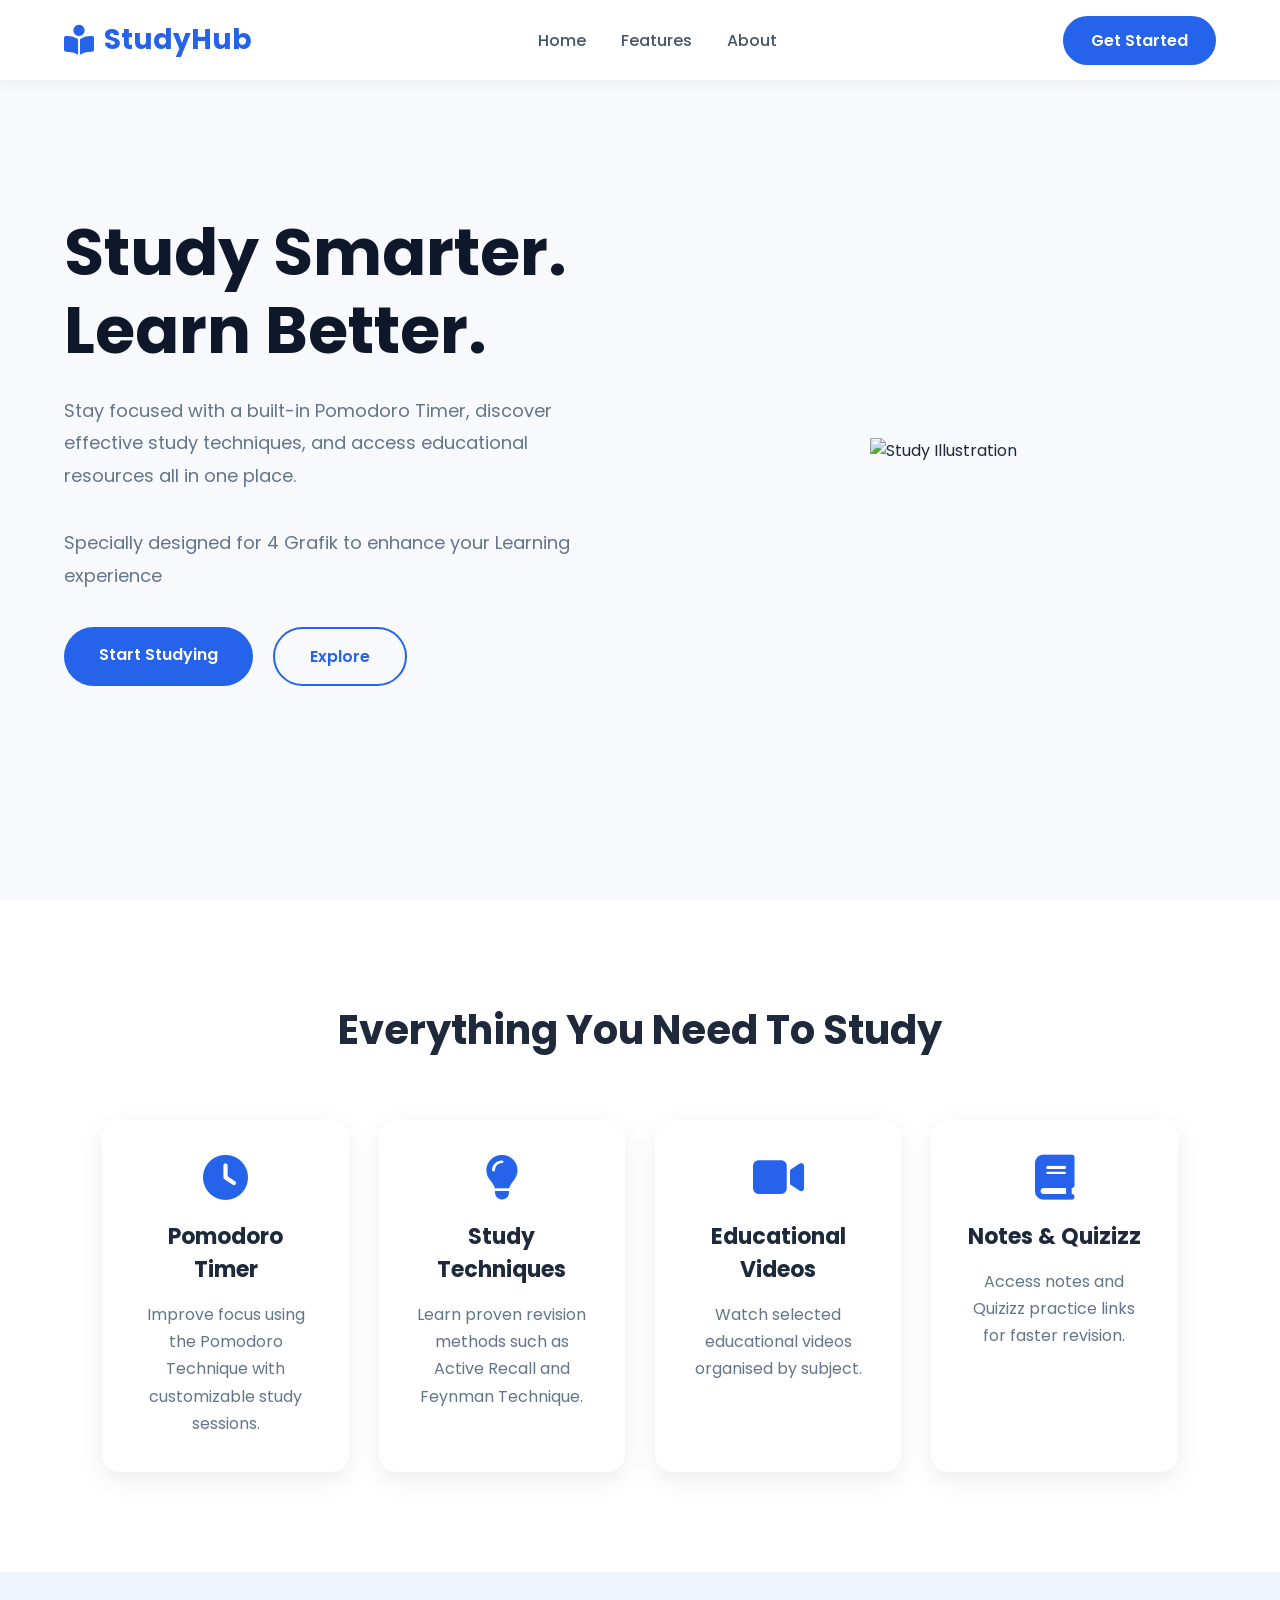
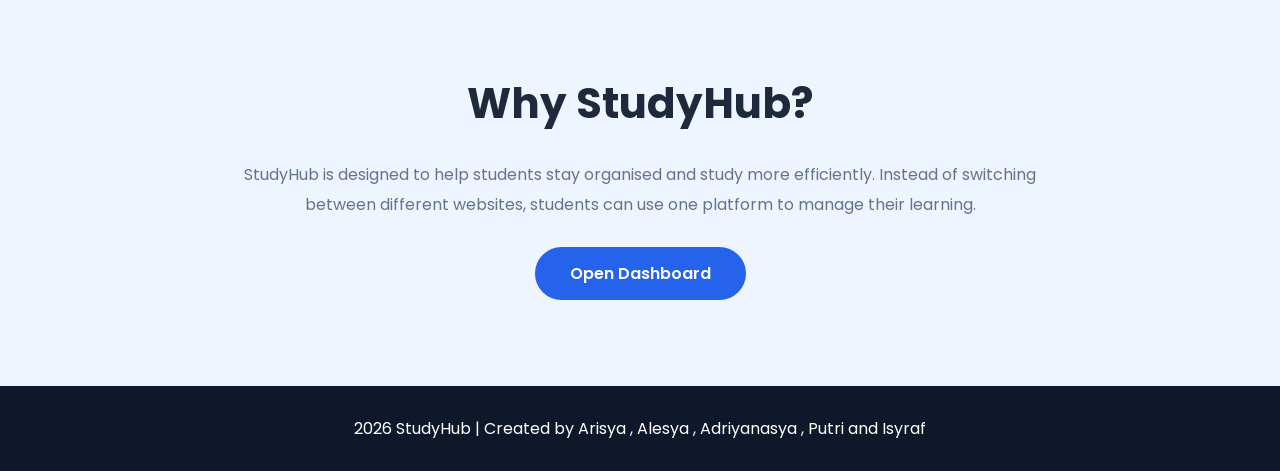
==== index.html @ 78271fb6 "Change title from 'StudyHub' to 'Edutopia Play' Updated the title from 'StudyHub' to 'Edutopia Play'" ====
<!DOCTYPE html>
<html lang="en">
<head>
    <meta charset="UTF-8">
    <meta name="viewport" content="width=device-width, initial-scale=1.0">
    <title>Edutopia Play</title>

    <link rel="stylesheet" href="index.css">

    <!-- Google Font -->
    <link href="https://fonts.googleapis.com/css2?family=Poppins:wght@300;400;500;600;700&display=swap" rel="stylesheet">

    <!-- Font Awesome Icons -->
    <link rel="stylesheet"
    href="https://cdnjs.cloudflare.com/ajax/libs/font-awesome/6.5.2/css/all.min.css">
</head>

<body>

<!-- ================= NAVBAR ================= -->

<header>

<nav class="navbar">

    <div class="logo">
        <i class="fa-solid fa-book-open-reader"></i>
        <span>StudyHub</span>
    </div>

    <ul class="nav-links">
        <li><a href="#home">Home</a></li>
        <li><a href="#features">Features</a></li>
        <li><a href="#about">About</a></li>
    </ul>

    <a href="dashboard.html" class="start-btn">
        Get Started
    </a>

</nav>

</header>

<!-- ================= HERO ================= -->

<section class="hero" id="home">

    <div class="hero-text">

        <h1>
            Study Smarter.<br>
            Learn Better.
        </h1>

        <p>
            Stay focused with a built-in Pomodoro Timer,
            discover effective study techniques,
            and access educational resources
            all in one place.
        </p>

        <p>
            Specially designed for 4 Grafik to enhance your Learning experience
        </p>

        <div class="hero-buttons">

            <a href="dashboard.html" class="primary-btn">
                Start Studying
            </a>

            <a href="#features" class="secondary-btn">
                Explore
            </a>

        </div>

    </div>

    <div class="hero-image">

        <img src="https://encrypted-tbn0.gstatic.com/images?q=tbn:ANd9GcRyk0nCK1fUZ1ikGt8SkAeYbu-6_wwnIVzHqQkomtC2-4oc9GmLVqukHd4C&s=10" alt="Study Illustration">

    </div>

</section>

<!-- ================= FEATURES ================= -->

<section class="features" id="features">

    <h2>Everything You Need To Study</h2>

    <div class="feature-grid">

        <div class="feature-card">
            <i class="fa-solid fa-clock"></i>
            <h3>Pomodoro Timer</h3>
            <p>
                Improve focus using the Pomodoro Technique
                with customizable study sessions.
            </p>
        </div>

        <div class="feature-card">
            <i class="fa-solid fa-lightbulb"></i>
            <h3>Study Techniques</h3>
            <p>
                Learn proven revision methods such as
                Active Recall and Feynman Technique.
            </p>
        </div>

        <div class="feature-card">
            <i class="fa-solid fa-video"></i>
            <h3>Educational Videos</h3>
            <p>
                Watch selected educational videos
                organised by subject.
            </p>
        </div>

        <div class="feature-card">
            <i class="fa-solid fa-book"></i>
            <h3>Notes & Quizizz</h3>
            <p>
                Access notes and Quizizz practice links
                for faster revision.
            </p>
        </div>

    </div>

</section>

<!-- ================= ABOUT ================= -->

<section class="about" id="about">

    <div class="about-text">

        <h2>Why StudyHub?</h2>

        <p>

            StudyHub is designed to help students stay organised
            and study more efficiently.

            Instead of switching between different websites,
            students can use one platform to manage their learning.

        </p>

        <a href="dashboard.html" class="primary-btn">
            Open Dashboard
        </a>

    </div>

</section>

<!-- ================= FOOTER ================= -->

<footer>

    <p>
        2026 StudyHub | Created by Arisya , Alesya , Adriyanasya , Putri and Isyraf
    </p>

</footer>

</body>
</html>
---- index.css ----
/* ===========================
   GOOGLE FONT
=========================== */

@import url('https://fonts.googleapis.com/css2?family=Poppins:wght@300;400;500;600;700;800&display=swap');

/* ===========================
   RESET
=========================== */

*{
    margin:0;
    padding:0;
    box-sizing:border-box;
    font-family:'Poppins',sans-serif;
    scroll-behavior:smooth;
}

body{
    background:#f7f9fc;
    color:#1e293b;
}

/* ===========================
   NAVBAR
=========================== */

header{
    width:100%;
    position:fixed;
    top:0;
    left:0;
    background:white;
    box-shadow:0 2px 15px rgba(0,0,0,.06);
    z-index:999;
}

.navbar{

    width:90%;
    margin:auto;

    height:80px;

    display:flex;
    justify-content:space-between;
    align-items:center;

}

.logo{

    display:flex;
    align-items:center;
    gap:10px;

    font-size:28px;
    font-weight:700;

    color:#2563eb;

}

.logo i{

    font-size:30px;

}

.nav-links{

    display:flex;
    list-style:none;
    gap:35px;

}

.nav-links a{

    text-decoration:none;
    color:#475569;
    font-weight:500;
    transition:.3s;

}

.nav-links a:hover{

    color:#2563eb;

}

.start-btn{

    background:#2563eb;
    color:white;

    text-decoration:none;

    padding:12px 28px;

    border-radius:30px;

    font-weight:600;

    transition:.3s;

}

.start-btn:hover{

    background:#1d4ed8;
    transform:translateY(-3px);

}

/* ===========================
   HERO
=========================== */

.hero{

    width:90%;
    margin:auto;

    min-height:100vh;

    display:flex;
    justify-content:space-between;
    align-items:center;

    gap:60px;

}

.hero-text{

    flex:1;

}

.hero-text h1{

    font-size:65px;
    line-height:1.2;
    margin-bottom:25px;

    color:#0f172a;

}

.hero-text p{

    font-size:18px;
    color:#64748b;

    line-height:1.8;

    margin-bottom:35px;

}

.hero-buttons{

    display:flex;
    gap:20px;

}

.primary-btn{

    text-decoration:none;

    padding:15px 35px;

    background:#2563eb;
    color:white;

    border-radius:40px;

    font-weight:600;

    transition:.3s;

}

.primary-btn:hover{

    background:#1d4ed8;
    transform:translateY(-3px);

}

.secondary-btn{

    text-decoration:none;

    padding:15px 35px;

    border:2px solid #2563eb;

    color:#2563eb;

    border-radius:40px;

    font-weight:600;

    transition:.3s;

}

.secondary-btn:hover{

    background:#2563eb;
    color:white;

}

.hero-image{

    flex:1;
    text-align:center;

}

.hero-image img{

    width:90%;
    animation:float 4s ease-in-out infinite;

}

/* ===========================
   FEATURES
=========================== */

.features{

    padding:100px 8%;

    background:white;

}

.features h2{

    text-align:center;

    font-size:40px;

    margin-bottom:60px;

}

.feature-grid{

    display:grid;

    grid-template-columns:repeat(4,1fr);

    gap:30px;

}

.feature-card{

    background:#fff;

    padding:35px;

    border-radius:18px;

    text-align:center;

    box-shadow:0 8px 25px rgba(0,0,0,.08);

    transition:.3s;

}

.feature-card:hover{

    transform:translateY(-10px);

}

.feature-card i{

    font-size:45px;

    color:#2563eb;

    margin-bottom:20px;

}

.feature-card h3{

    margin-bottom:15px;

    font-size:22px;

}

.feature-card p{

    color:#64748b;

    line-height:1.7;

}

/* ===========================
   ABOUT
=========================== */

.about{

    padding:100px 8%;

    text-align:center;

    background:#eef5ff;

}

.about h2{

    font-size:42px;

    margin-bottom:25px;

}

.about p{

    max-width:800px;

    margin:auto;

    color:#64748b;

    line-height:1.9;

    margin-bottom:40px;

}

/* ===========================
   FOOTER
=========================== */

footer{

    background:#0f172a;

    color:white;

    text-align:center;

    padding:30px;

}

/* ===========================
   ANIMATION
=========================== */

@keyframes float{

    0%{

        transform:translateY(0);

    }

    50%{

        transform:translateY(-15px);

    }

    100%{

        transform:translateY(0);

    }

}

/* ===========================
   RESPONSIVE
=========================== */

@media(max-width:992px){

.hero{

    flex-direction:column-reverse;
    text-align:center;
    padding-top:130px;

}

.hero-text h1{

    font-size:45px;

}

.hero-buttons{

    justify-content:center;

}

.feature-grid{

    grid-template-columns:repeat(2,1fr);

}

}

@media(max-width:768px){

.nav-links{

    display:none;

}

.hero-text h1{

    font-size:38px;

}

.hero-text p{

    font-size:16px;

}

.feature-grid{

    grid-template-columns:1fr;

}

.about h2{

    font-size:34px;

}

}
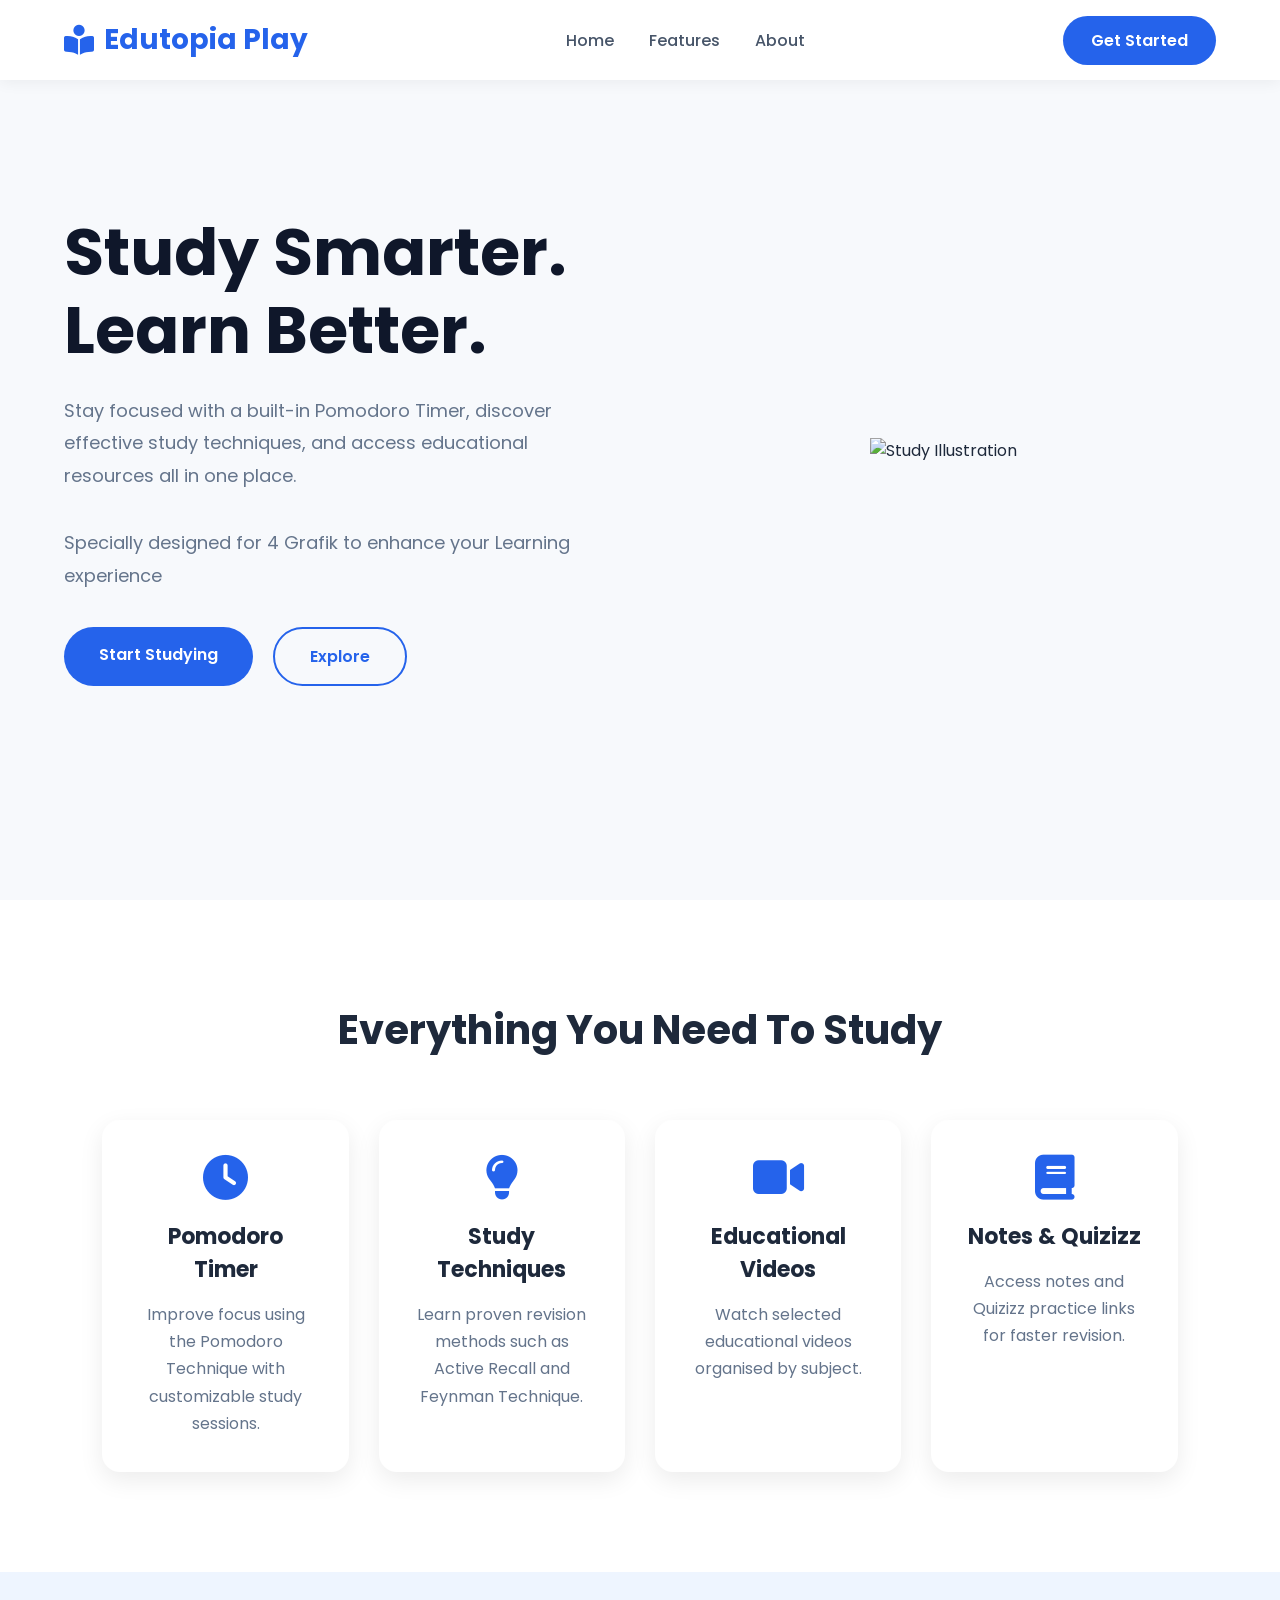
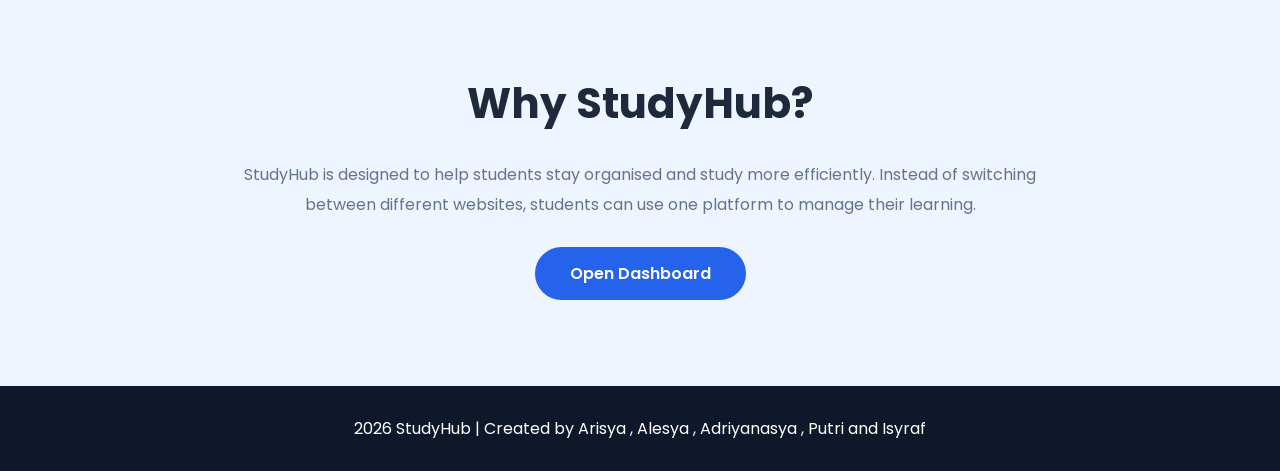
==== commit 1f0b0b08: "Update index.html" ====
--- a/index.html
+++ b/index.html
@@ -25,7 +25,7 @@
 
     <div class="logo">
         <i class="fa-solid fa-book-open-reader"></i>
-        <span>StudyHub</span>
+        <span>Edutopia Play</span>
     </div>
 
     <ul class="nav-links">
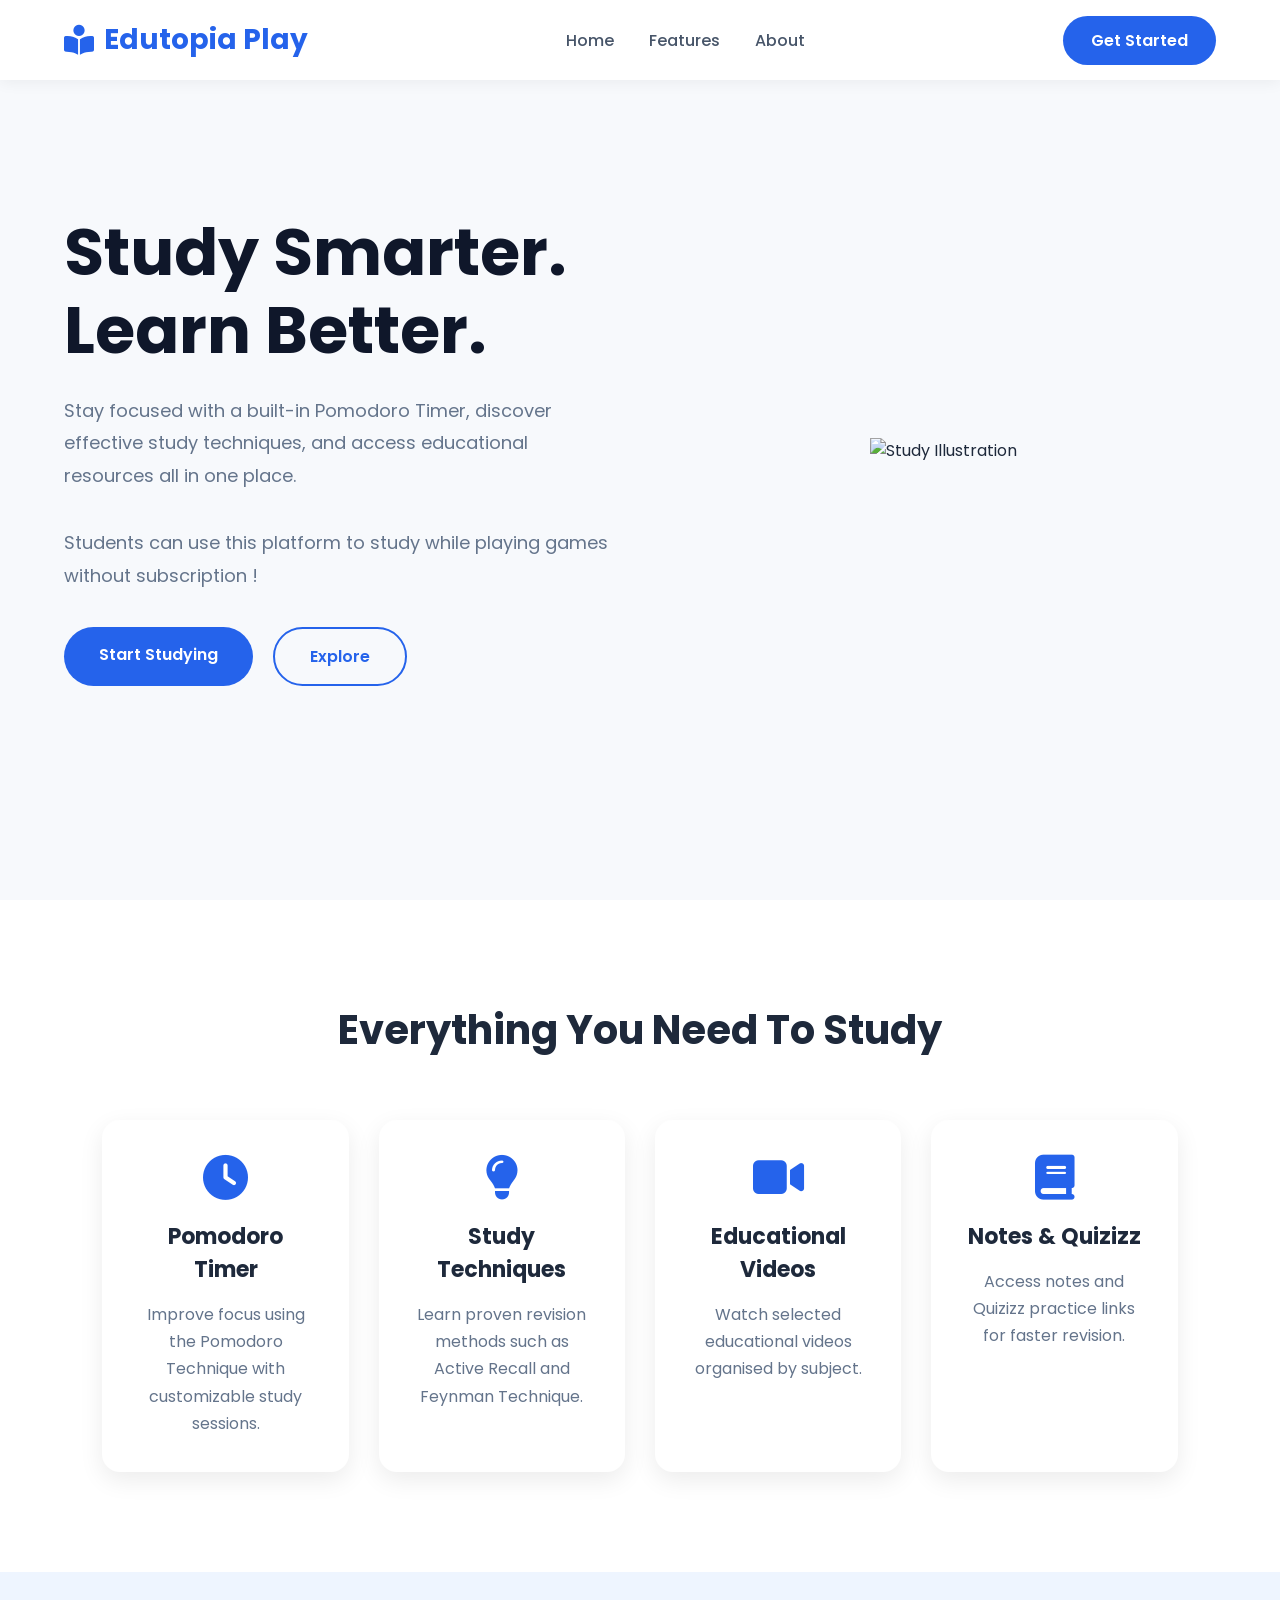
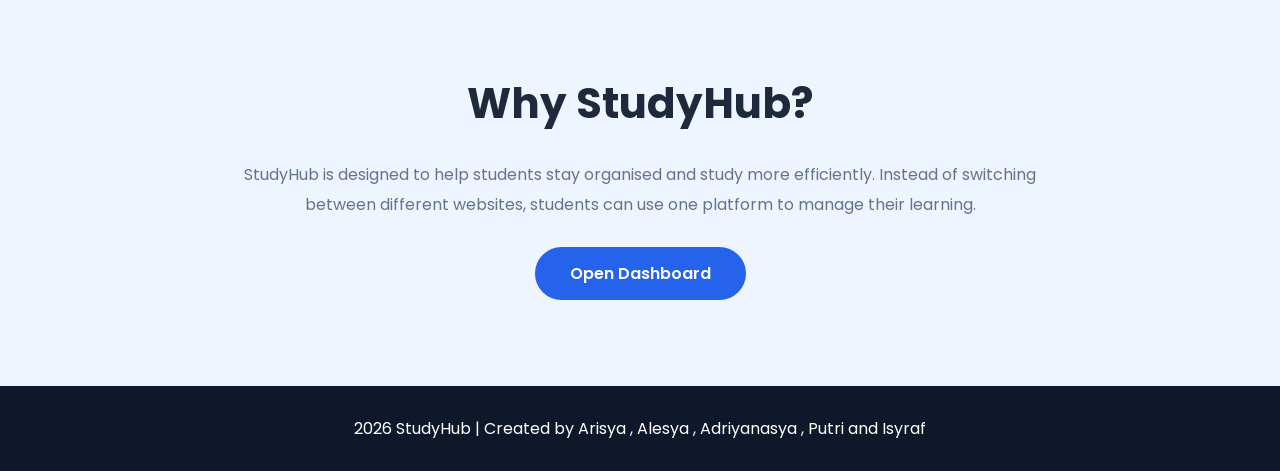
==== commit 3861b8cf: "Update index.html" ====
--- a/index.html
+++ b/index.html
@@ -61,7 +61,7 @@
         </p>
 
         <p>
-            Specially designed for 4 Grafik to enhance your Learning experience
+            Students can use this platform to study while playing games without subscription !
         </p>
 
         <div class="hero-buttons">
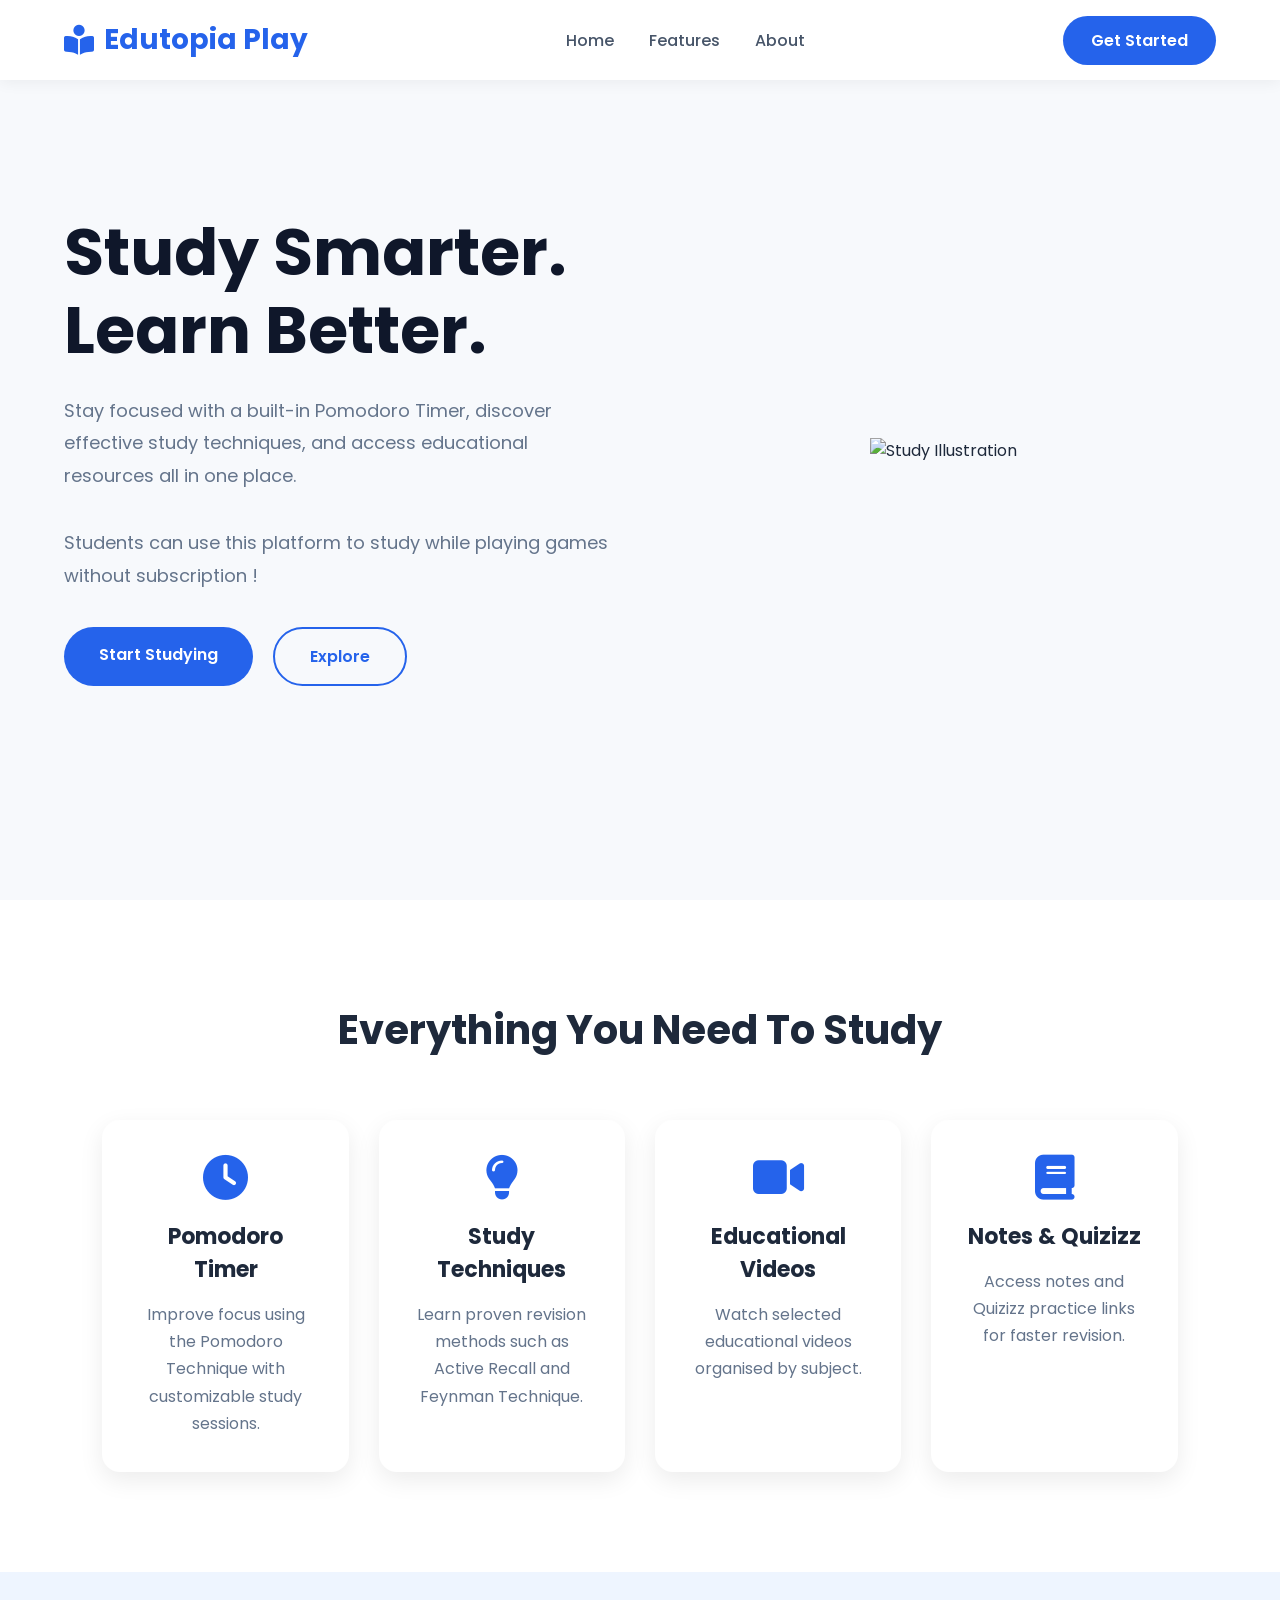
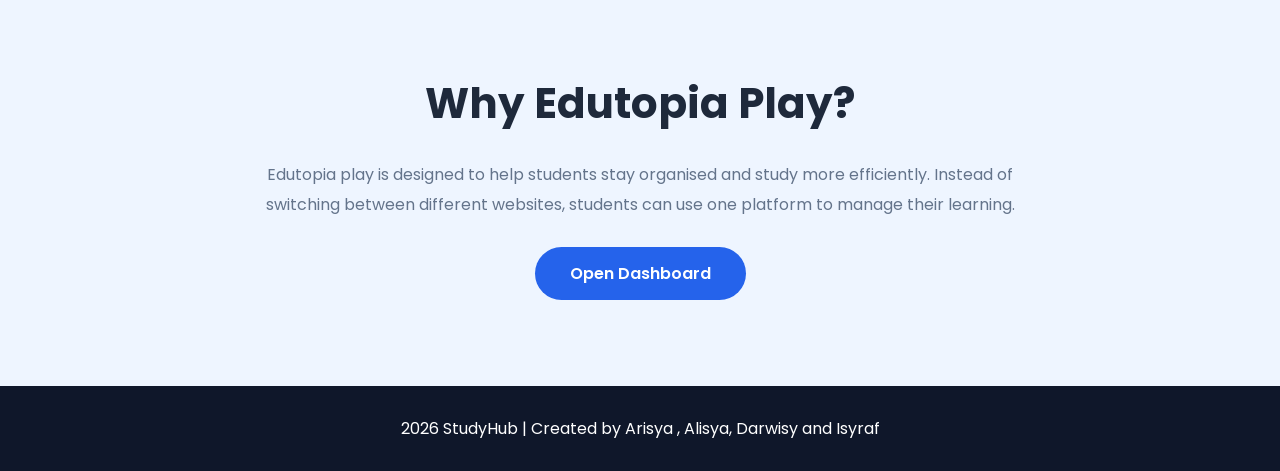
==== commit 9469a4e9: "Update index.html" ====
--- a/index.html
+++ b/index.html
@@ -140,11 +140,11 @@
 
     <div class="about-text">
 
-        <h2>Why StudyHub?</h2>
+        <h2>Why Edutopia Play?</h2>
 
         <p>
 
-            StudyHub is designed to help students stay organised
+            Edutopia play is designed to help students stay organised
             and study more efficiently.
 
             Instead of switching between different websites,
@@ -165,7 +165,7 @@
 <footer>
 
     <p>
-        2026 StudyHub | Created by Arisya , Alesya , Adriyanasya , Putri and Isyraf
+        2026 StudyHub | Created by Arisya , Alisya, Darwisy and Isyraf
     </p>
 
 </footer>
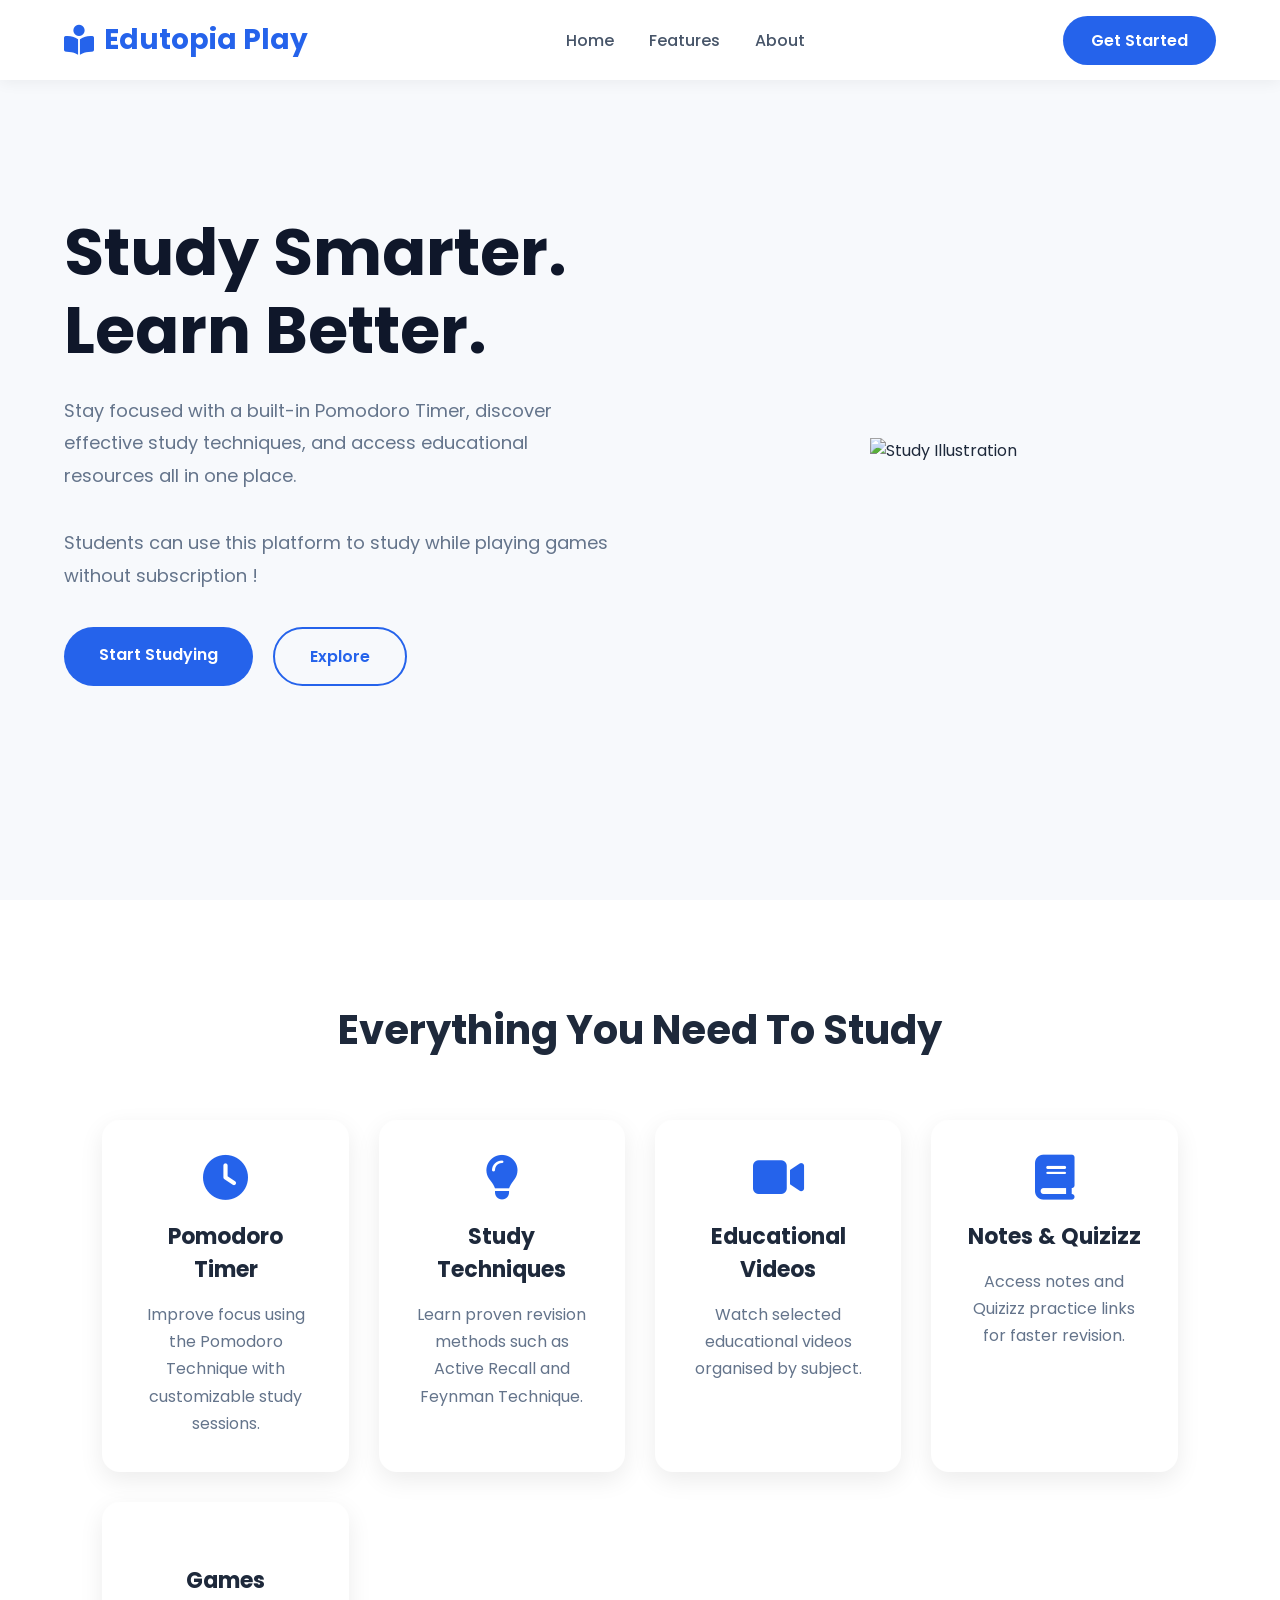
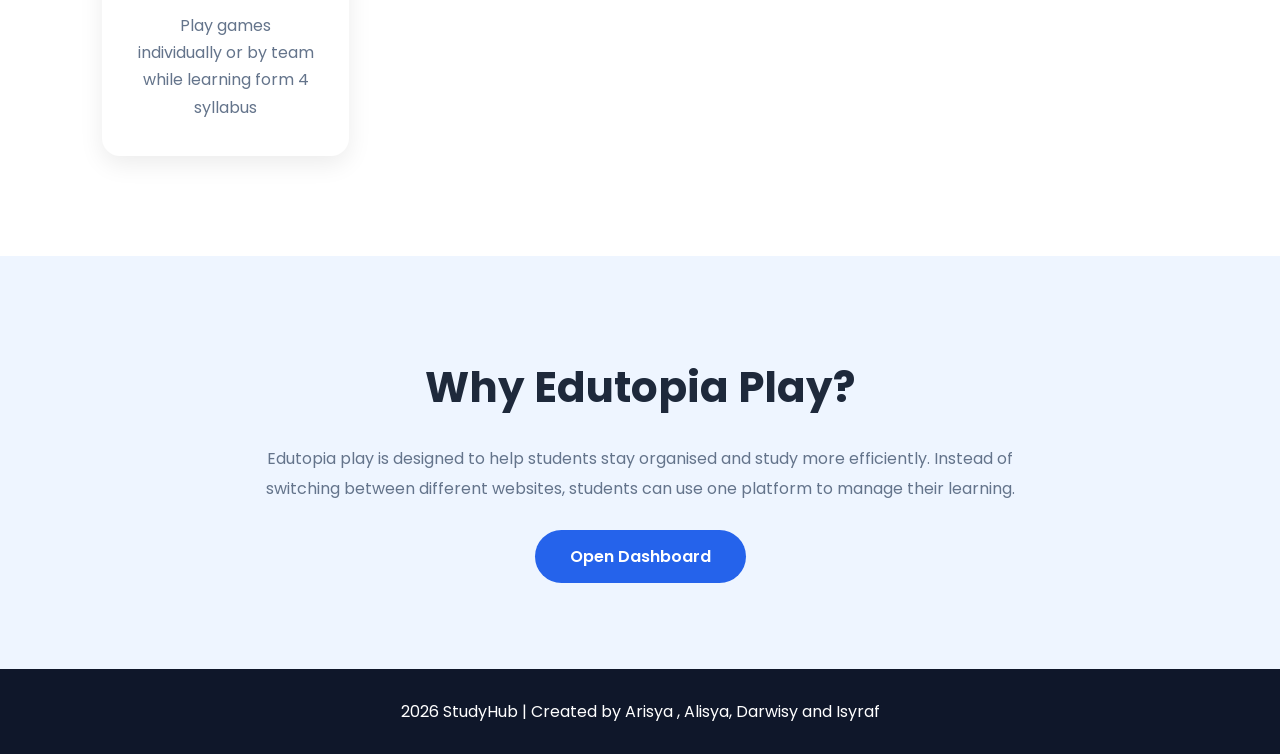
==== commit 2abf3cb5: "Update index.html" ====
--- a/index.html
+++ b/index.html
@@ -129,6 +129,13 @@
                 for faster revision.
             </p>
         </div>
+        <div class="feature-card">
+            <i class="fa-solid fa-gamepadk"></i>
+            <h3>Games</h3>
+            <p>
+                Play games individually or by team while learning form 4 syllabus
+            </p>
+        </div>
 
     </div>
 
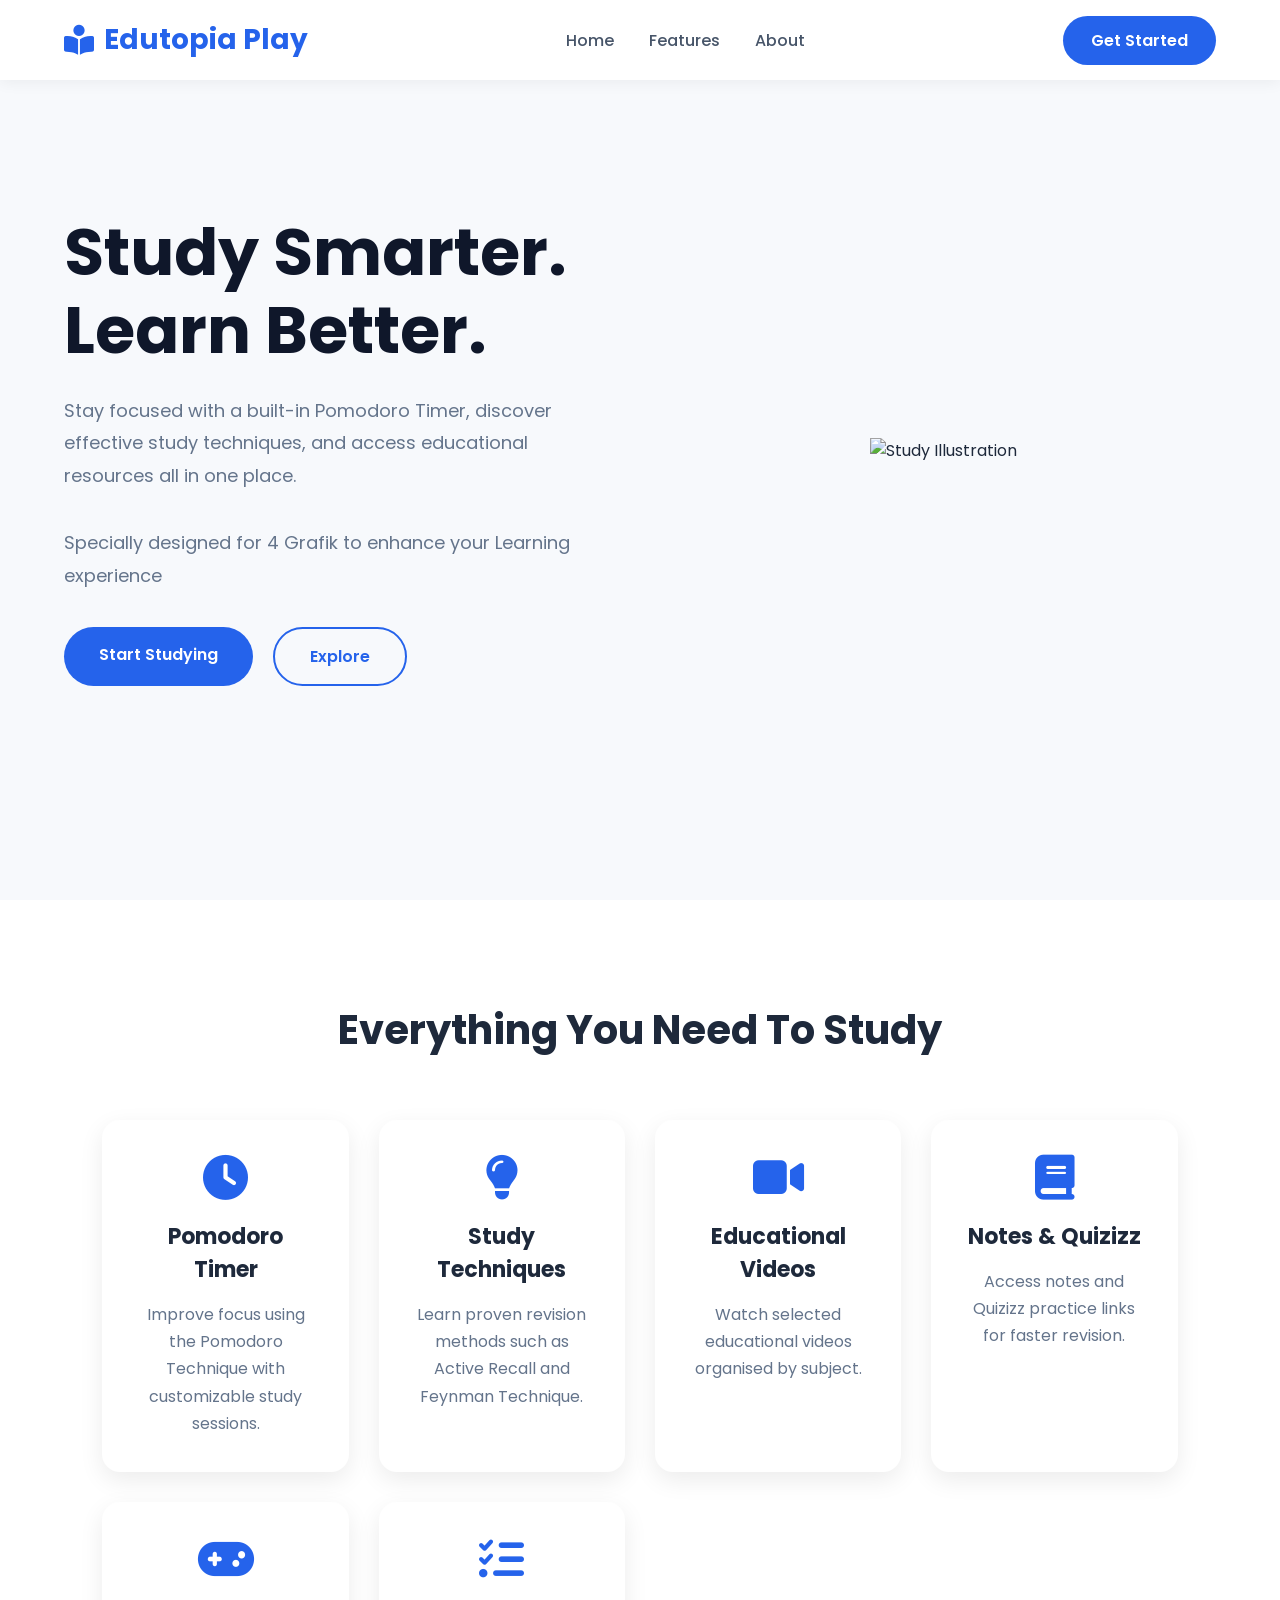
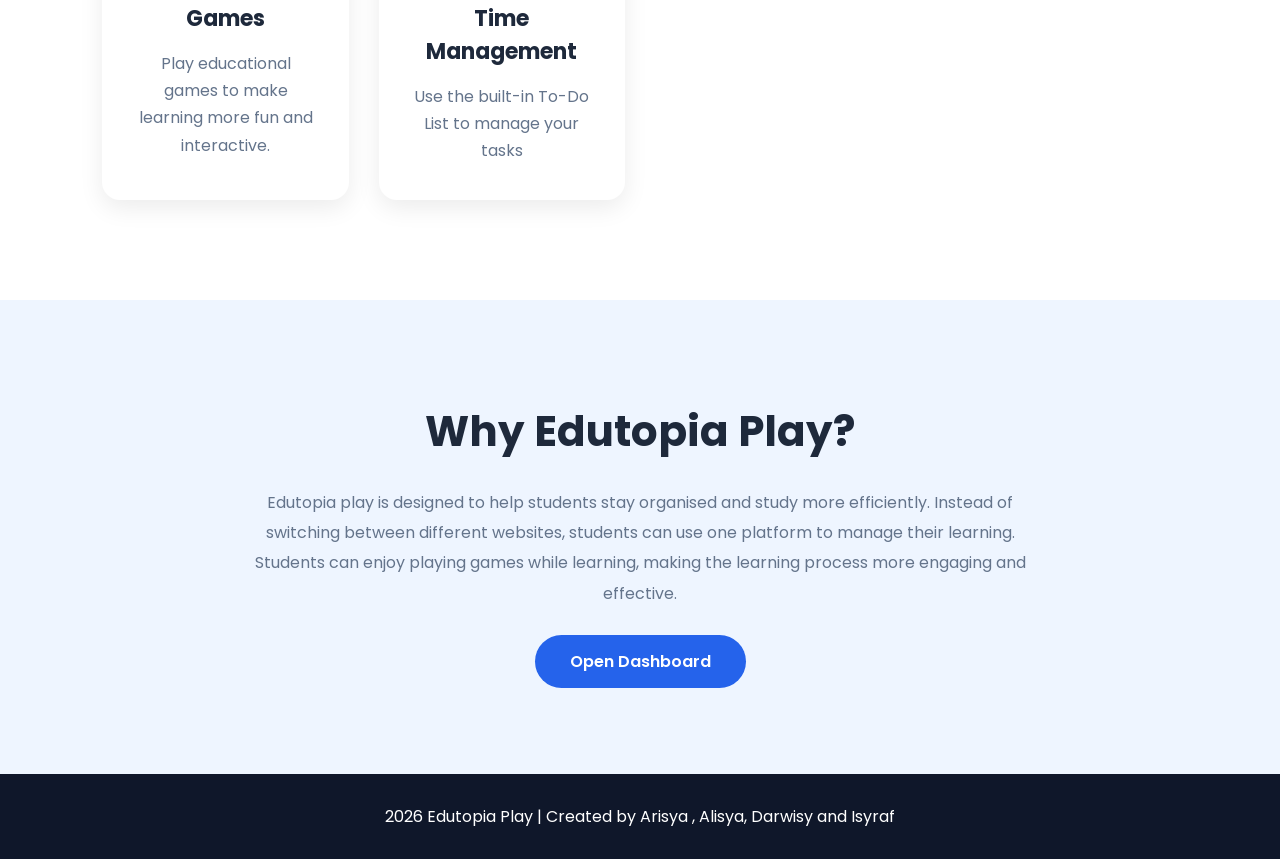
==== commit f01883d9: "Revise index.html for improved content and layout Updated the content and structure of the index.htm" ====
--- a/index.html
+++ b/index.html
@@ -61,7 +61,7 @@
         </p>
 
         <p>
-            Students can use this platform to study while playing games without subscription !
+            Specially designed for 4 Grafik to enhance your Learning experience
         </p>
 
         <div class="hero-buttons">
@@ -129,14 +129,23 @@
                 for faster revision.
             </p>
         </div>
+
         <div class="feature-card">
-            <i class="fa-solid fa-gamepadk"></i>
+            <i class="fa-solid fa-gamepad"></i>
             <h3>Games</h3>
             <p>
-                Play games individually or by team while learning form 4 syllabus
+                Play educational games to make learning
+                more fun and interactive.
             </p>
         </div>
 
+        <div class="feature-card">
+            <i class="fa-solid fa-list-check"></i>
+            <h3>Time Management</h3>
+            <p>
+                Use the built-in To-Do List to manage your tasks
+            </p>
+        </div>
     </div>
 
 </section>
@@ -157,6 +166,8 @@
             Instead of switching between different websites,
             students can use one platform to manage their learning.
 
+            Students can enjoy playing games while learning, making the learning process more engaging and effective.
+
         </p>
 
         <a href="dashboard.html" class="primary-btn">
@@ -172,7 +183,7 @@
 <footer>
 
     <p>
-        2026 StudyHub | Created by Arisya , Alisya, Darwisy and Isyraf
+        2026 Edutopia Play | Created by Arisya , Alisya, Darwisy and Isyraf
     </p>
 
 </footer>
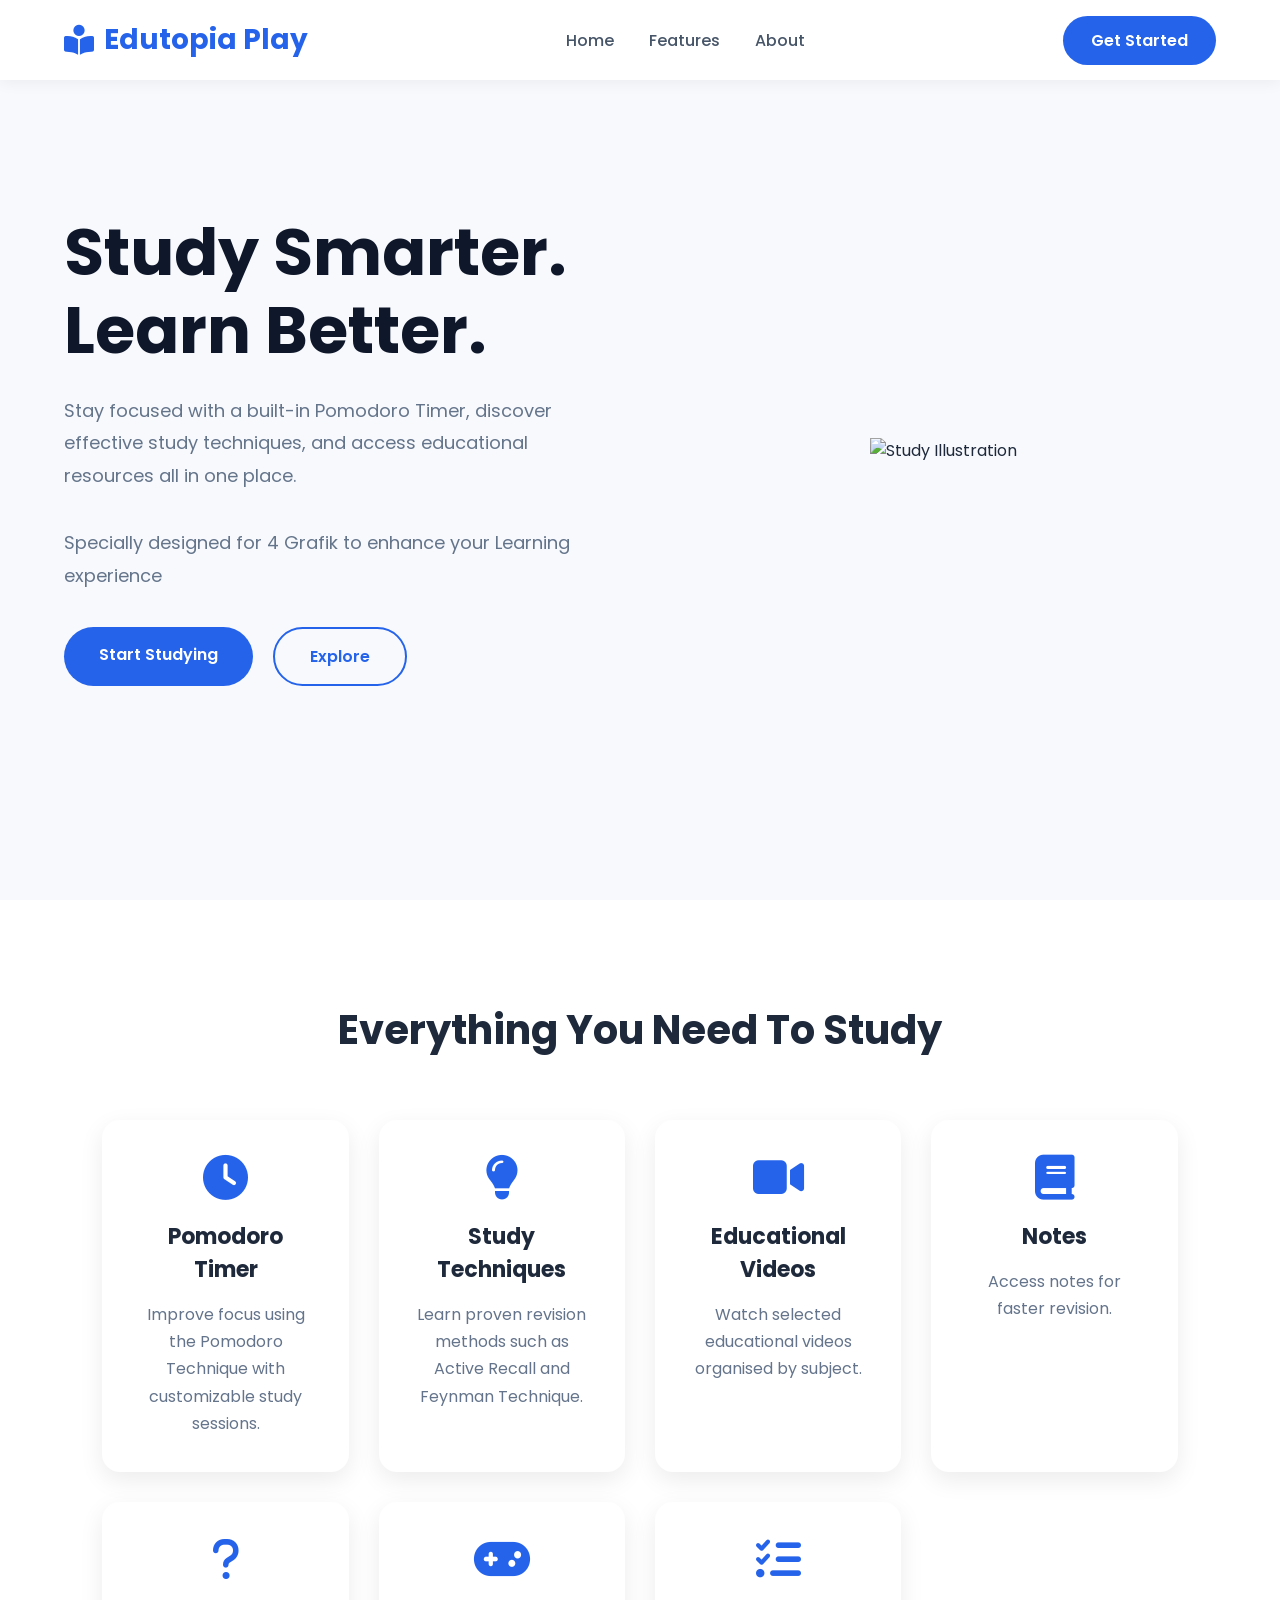
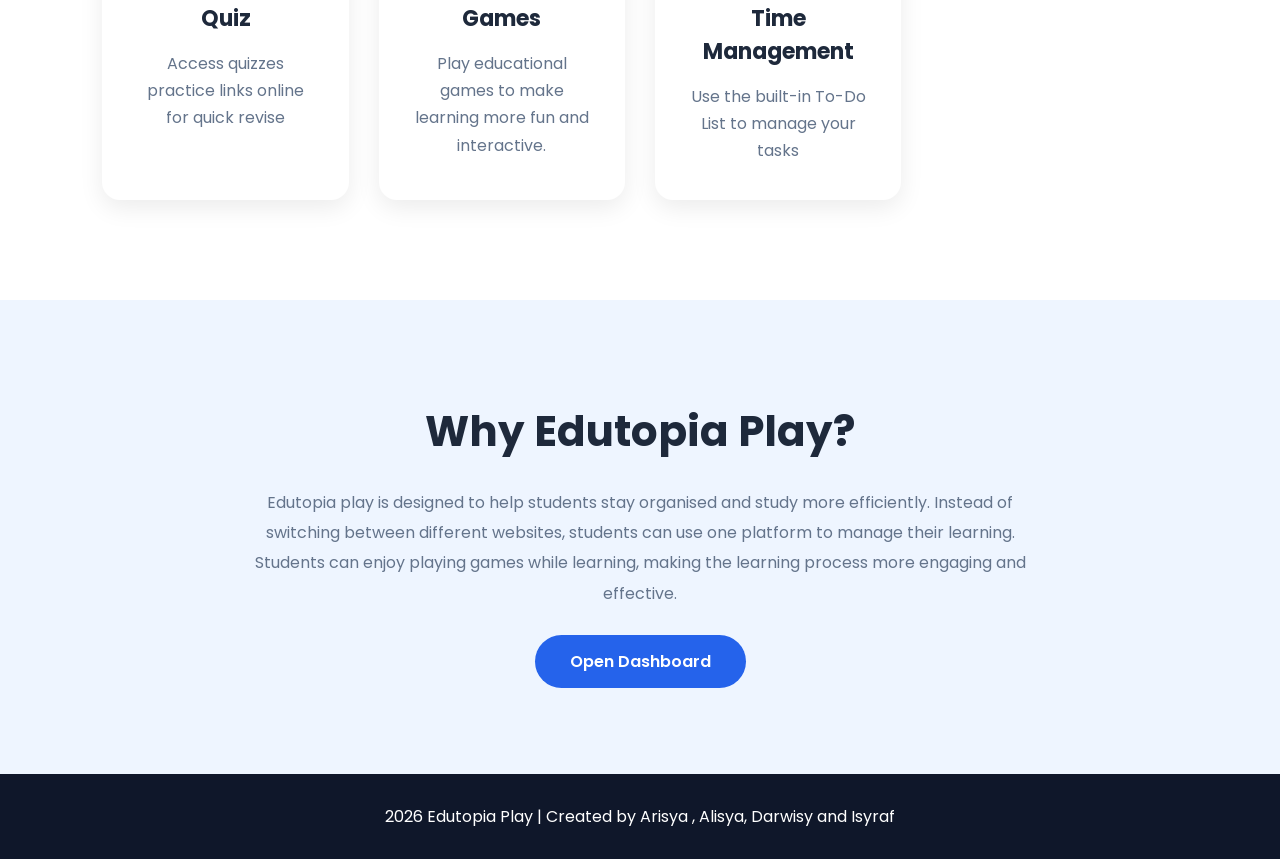
==== commit 6d0abefb: "Update index.html" ====
--- a/index.html
+++ b/index.html
@@ -123,10 +123,17 @@
 
         <div class="feature-card">
             <i class="fa-solid fa-book"></i>
-            <h3>Notes & Quizizz</h3>
+            <h3>Notes</h3>
             <p>
-                Access notes and Quizizz practice links
-                for faster revision.
+                Access notes for faster revision.
+            </p>
+        </div>
+
+        <div class="feature-card">
+            <i class="fa-solid fa-question"></i>
+            <h3>Quiz</h3>
+            <p>
+                Access quizzes practice links online for quick revise
             </p>
         </div>
 
--- a/index.css
+++ b/index.css
@@ -90,23 +90,35 @@
 
 }
 
-.start-btn{
-
-    background:#2563eb;
-    color:white;
-
-    text-decoration:none;
-
-    padding:12px 28px;
-
-    border-radius:30px;
-
-    font-weight:600;
-
-    transition:.3s;
-
-}
-
+.start-btn {
+    background: #2563eb;
+    color: white;
+    text-decoration: none;
+    padding: 12px 28px;
+    border-radius: 30px;
+    font-weight: 600;
+    transition: .3s;
+    
+    /* Tambah kod animasi kelip-kelip di sini */
+    display: inline-block; /* Supaya animasi berjalan dengan lancar */
+    animation: pulseBlink 1.5s infinite ease-in-out;
+}
+
+/* Kotak Animasi Keyframes */
+@keyframes pulseBlink {
+    0% {
+        transform: scale(1);
+        box-shadow: 0 0 0 0 rgba(37, 99, 235, 0.7);
+    }
+    50% {
+        transform: scale(1.05); /* Butang membesar sedikit dengan lembut */
+        box-shadow: 0 0 15px 5px rgba(37, 99, 235, 0.5); /* Kesan cahaya biru menyala (glow) */
+    }
+    100% {
+        transform: scale(1);
+        box-shadow: 0 0 0 0 rgba(37, 99, 235, 0);
+    }
+}
 .start-btn:hover{
 
     background:#1d4ed8;
@@ -454,4 +466,4 @@
 
 }
 
-}+}
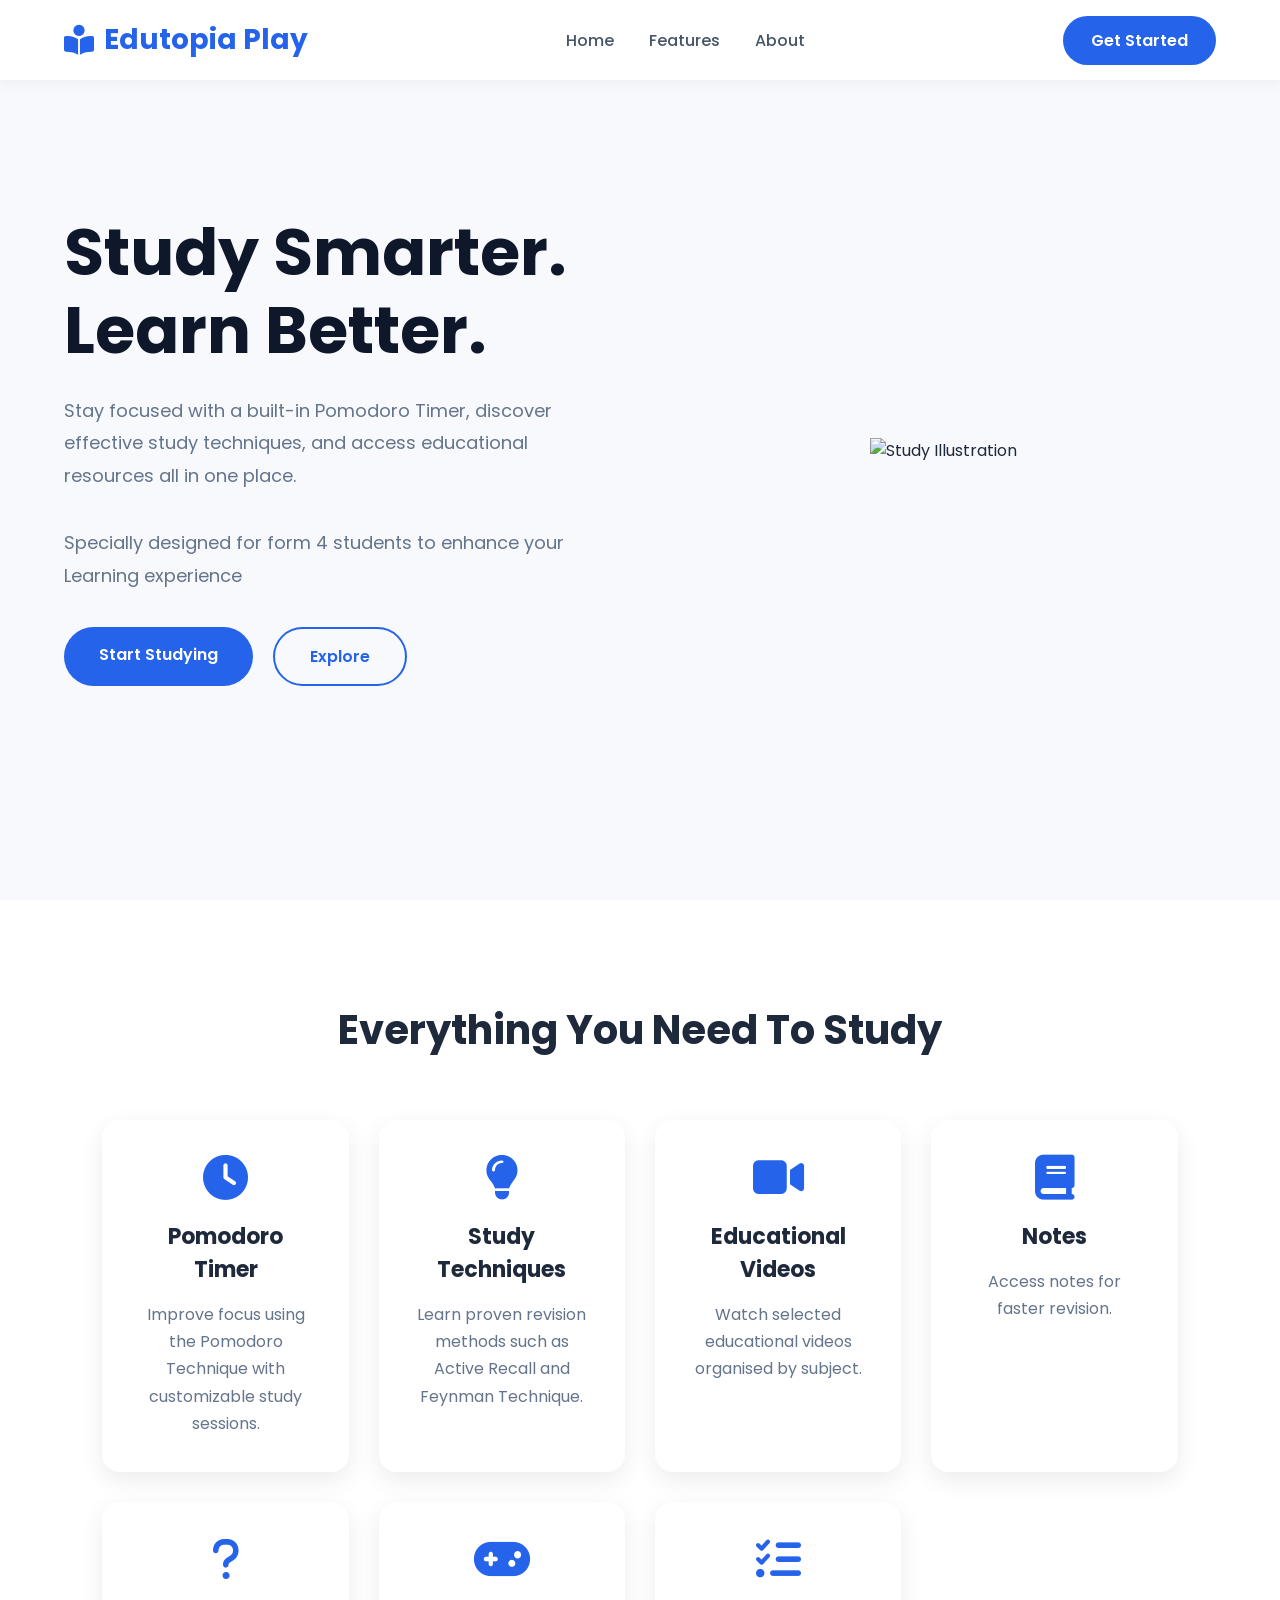
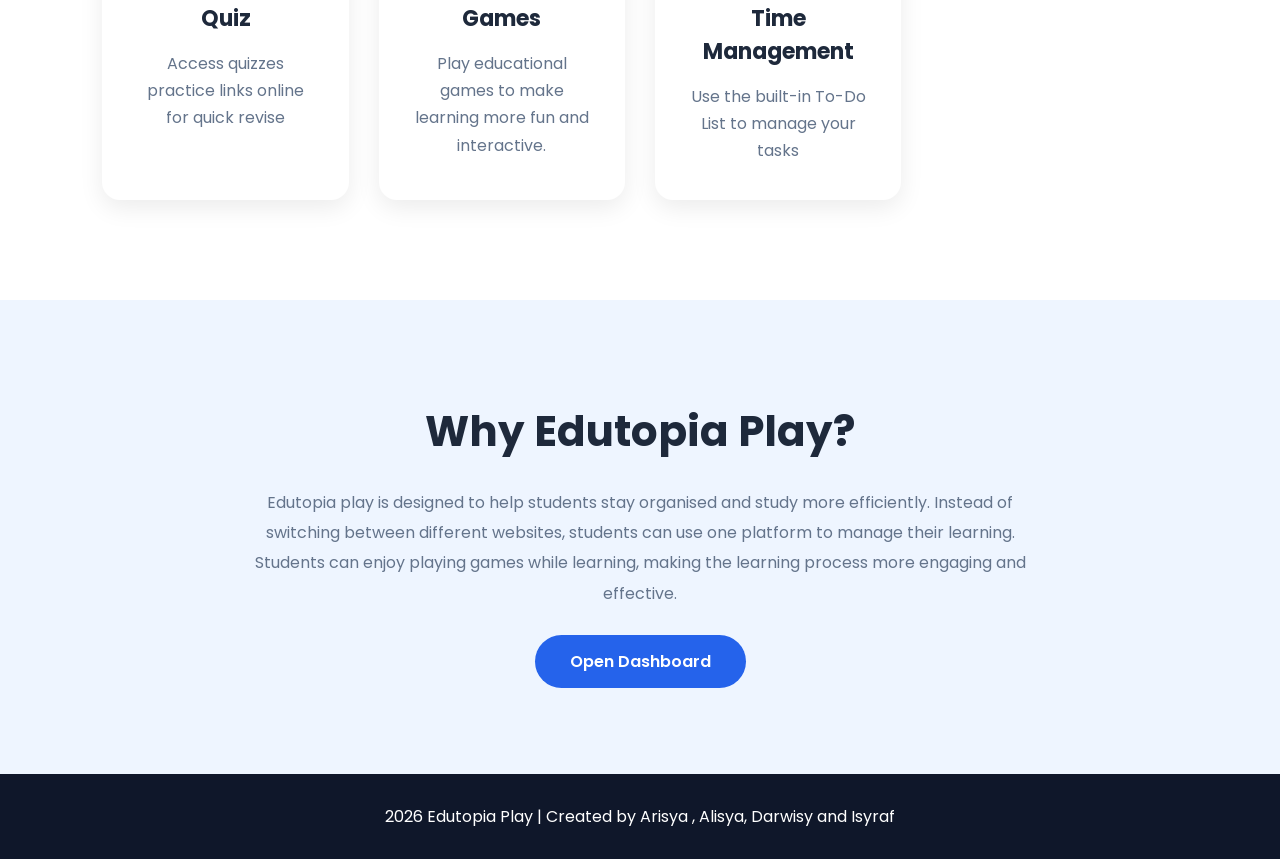
==== commit 04073089: "Update index.html" ====
--- a/index.html
+++ b/index.html
@@ -61,7 +61,7 @@
         </p>
 
         <p>
-            Specially designed for 4 Grafik to enhance your Learning experience
+            Specially designed for form 4 students to enhance your Learning experience
         </p>
 
         <div class="hero-buttons">
